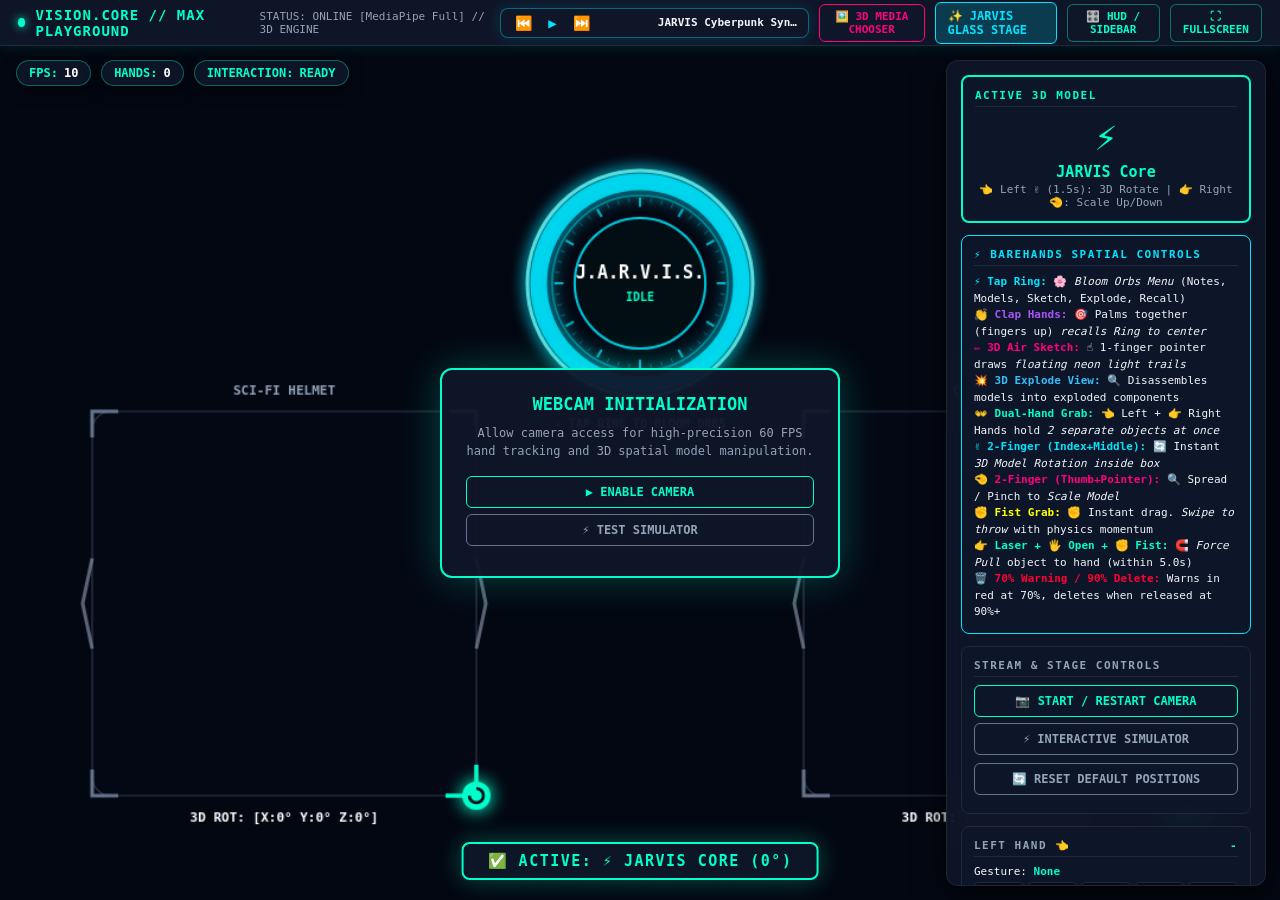
==== hand_tracker/index.html @ 074c8dc5 "Initial commit: JARVIS Autonomous Spatial Vision HUD & Barehands Integration" ====
<!DOCTYPE html>
<html lang="en">
<head>
  <meta charset="UTF-8">
  <meta name="viewport" content="width=device-width, initial-scale=1.0">
  <title>Vision.Core // 3D Spatial Model Playground</title>
  <link rel="stylesheet" href="style.css">
  
  <!-- Three.js 3D WebGL Engine & GLTF Loader -->
  <script src="https://cdnjs.cloudflare.com/ajax/libs/three.js/r128/three.min.js"></script>
  <script src="https://cdn.jsdelivr.net/npm/three@0.128.0/examples/js/loaders/GLTFLoader.js"></script>

  <!-- MediaPipe High-Accuracy Vision Tasks & Hands Engine -->
  <script src="https://cdn.jsdelivr.net/npm/@mediapipe/camera_utils/camera_utils.js" crossorigin="anonymous"></script>
  <script src="https://cdn.jsdelivr.net/npm/@mediapipe/hands/hands.js" crossorigin="anonymous"></script>
  <script src="https://cdn.jsdelivr.net/npm/@mediapipe/tasks-vision/vision_bundle.js" crossorigin="anonymous"></script>
</head>
<body>

  <header>
    <div class="logo-area">
      <div id="status-indicator" class="status-dot"></div>
      <h2 style="font-size: 14px; font-weight: 800; letter-spacing: 1px;">VISION.CORE // MAX PLAYGROUND</h2>
    </div>
    <div id="system-status-text" style="font-size: 11px; color: #94a3b8;">
      STATUS: READY
    </div>
    <div class="header-actions">
      <!-- 🎵 Cyberpunk Synthwave Music Player -->
      <div class="music-bar">
        <button id="btn-music-prev" class="music-btn" title="Previous Track">⏮️</button>
        <button id="btn-music-toggle" class="music-btn" title="Play / Pause">▶️</button>
        <button id="btn-music-next" class="music-btn" title="Next Track">⏭️</button>
        <canvas id="audio-visualizer-canvas" class="audio-bars-canvas" width="48" height="16"></canvas>
        <div id="track-title-text" class="track-info">JARVIS Cyberpunk Synth</div>
      </div>

      <button id="btn-open-chooser" class="hdr-btn" style="border-color:#ff007f; color:#ff007f;">🖼️ 3D MEDIA CHOOSER</button>
      <a href="/stage.html" class="hdr-btn" style="text-decoration:none; display:inline-flex; align-items:center; background:rgba(0,229,255,0.18); border:1px solid #00e5ff; color:#00e5ff; font-weight:700; padding:6px 12px; border-radius:6px; font-size:12px;">✨ JARVIS GLASS STAGE</a>
      <button id="btn-toggle-hud" class="hdr-btn">🎛️ HUD / SIDEBAR</button>
      <button id="btn-fullscreen" class="hdr-btn">⛶ FULLSCREEN</button>
    </div>
  </header>

  <main class="main-container">
    <!-- Maximized Full-Screen Viewport Panel -->
    <div class="viewport-panel" id="viewport-panel">
      <!-- Layer 1: Hardware-Accelerated Mirrored Video Feed -->
      <video id="input-video" playsinline autoplay muted></video>
      <!-- Layer 2: Three.js WebGL 3D Model Layer -->
      <canvas id="webgl-canvas" width="1280" height="720"></canvas>
      <!-- Layer 3: Interactive 2D Spatial HUD & Skeleton Canvas -->
      <canvas id="output-canvas" width="1280" height="720"></canvas>

      <!-- 🖼️ 3D INTERACTIVE MEDIA & IMAGE SCROLLER / CAROUSEL CHOOSER MODAL -->
      <div id="media-chooser-modal" class="media-chooser-overlay">
        <div class="media-chooser-container">
          <div class="chooser-header">
            <div class="chooser-title">
              <span>🖼️</span>
              <span>JARVIS 3D SPATIAL MEDIA & IMAGE CHOOSER</span>
            </div>
            <div class="chooser-filters">
              <button class="filter-btn active" data-filter="all">ALL</button>
              <button class="filter-btn" data-filter="models">3D MODELS</button>
              <button class="filter-btn" data-filter="props">IMAGES & PROPS</button>
            </div>
            <button id="btn-close-chooser" class="chooser-close" title="Close Chooser">✕</button>
          </div>

          <button id="carousel-prev-btn" class="carousel-nav-btn prev">‹</button>
          <div id="carousel-viewport" class="carousel-viewport">
            <!-- Dynamically populated carousel cards -->
          </div>
          <button id="carousel-next-btn" class="carousel-nav-btn next">›</button>

          <div style="font-size:11px; color:#94a3b8; margin-top:14px; text-align:center; display:flex; gap:16px;">
            <span>👋 <strong>Hand Wave:</strong> Scroll left/right</span>
            <span>🤏 <strong>Pinch / Click:</strong> Stage 3D Model or Image</span>
            <span>⌨️ <strong>Shortcut:</strong> Press [G] to toggle chooser</span>
          </div>
        </div>
      </div>

      <!-- HUD Top Telemetry Overlay -->
      <div class="hud-overlay">
        <div class="hud-pill">
          <span>FPS:</span>
          <span id="fps-val" class="val">0</span>
        </div>
        <div class="hud-pill">
          <span>HANDS:</span>
          <span id="hands-count-val" class="val">0</span>
        </div>
        <div class="hud-pill">
          <span>INTERACTION:</span>
          <span id="interaction-val" class="val" style="color: #00ffcc;">IDLE</span>
        </div>
      </div>

      <!-- Pointed / Interaction Banner -->
      <div id="pointed-object-banner" class="gesture-banner" style="display: block;">
        READY
      </div>

      <!-- Camera Start Modal -->
      <div id="permission-modal" class="system-modal" style="display: none;">
        <h3 style="color: #00ffcc; margin-bottom: 10px; font-size: 17px;">WEBCAM INITIALIZATION</h3>
        <p style="color: #94a3b8; font-size: 12px; margin-bottom: 16px; line-height: 1.5;">
          Allow camera access for high-precision 60 FPS hand tracking and 3D spatial model manipulation.
        </p>
        <button id="btn-request-camera" class="btn">▶ ENABLE CAMERA</button>
        <button id="btn-demo-mode" class="btn btn-secondary">⚡ TEST SIMULATOR</button>
      </div>
    </div>

    <!-- Floating Collapsible Telemetry Sidebar -->
    <aside class="sidebar" id="sidebar-panel">
      
      <!-- Selected 3D Model Card -->
      <div class="card" style="border: 2px solid #00ffcc;">
        <div class="card-title" style="color: #00ffcc;">Active 3D Model</div>
        <div id="selected-object-icon" style="font-size: 38px; text-align: center; margin: 4px 0;">🪖</div>
        <div id="selected-object-name" style="font-size: 15px; font-weight: 800; text-align: center; color: #00ffcc; margin-bottom: 2px;">
          Sci-Fi Helmet
        </div>
        <div id="selected-object-desc" style="font-size: 11px; color: #94a3b8; text-align: center;">
          ✌️ 2-Finger (1.5s): 3D Model Rotate | ✊ Fist: Drag & 3D
        </div>
      </div>

      <!-- Practical Controls Guide -->
      <div class="card" style="border: 1px solid #00e5ff;">
        <div class="card-title" style="color: #00e5ff;">⚡ Barehands Spatial Controls</div>
        <div style="font-size: 11px; line-height: 1.5; color: #f1f5f9;">
          <div><strong style="color: #00e5ff;">⚡ Tap Ring:</strong> 🌸 <em>Bloom Orbs Menu</em> (Notes, Models, Sketch, Explode, Recall)</div>
          <div><strong style="color: #a855f7;">👏 Clap Hands:</strong> 🎯 Palms together (fingers up) <em>recalls Ring to center</em></div>
          <div><strong style="color: #ff007f;">✏️ 3D Air Sketch:</strong> ☝️ 1-finger pointer draws <em>floating neon light trails</em></div>
          <div><strong style="color: #38bdf8;">💥 3D Explode View:</strong> 🔍 Disassembles models into exploded components</div>
          <div><strong style="color: #00ffcc;">👐 Dual-Hand Grab:</strong> 👈 Left + 👉 Right Hands hold <em>2 separate objects at once</em></div>
          <div><strong style="color: #00e5ff;">✌️ 2-Finger (Index+Middle):</strong> 🔄 Instant <em>3D Model Rotation inside box</em></div>
          <div><strong style="color: #ff007f;">🤏 2-Finger (Thumb+Pointer):</strong> 🔍 Spread / Pinch to <em>Scale Model</em></div>
          <div><strong style="color: #ffff00;">✊ Fist Grab:</strong> ✊ Instant drag. <em>Swipe to throw</em> with physics momentum</div>
          <div><strong style="color: #00ffcc;">👉 Laser + 🖐️ Open + ✊ Fist:</strong> 🧲 <em>Force Pull</em> object to hand (within 5.0s)</div>
          <div><strong style="color: #ff0033;">🗑️ 70% Warning / 90% Delete:</strong> Warns in red at 70%, deletes when released at 90%+</div>
        </div>
      </div>

      <!-- Controls -->
      <div class="card">
        <div class="card-title">Stream & Stage Controls</div>
        <button id="btn-toggle-cam" class="btn">📷 START / RESTART CAMERA</button>
        <button id="btn-sim-mode" class="btn btn-secondary">⚡ INTERACTIVE SIMULATOR</button>
        <button id="btn-reset-layout" class="btn" style="border-color: #64748b; color: #94a3b8; margin-top: 2px;">🔄 RESET DEFAULT POSITIONS</button>
      </div>

      <!-- Left Hand Card -->
      <div class="card">
        <div class="card-title">
          <span>Left Hand 👈</span>
          <span id="left-fingers-val" style="color: #00ffcc;">-</span>
        </div>
        <div style="font-size: 11px; margin-bottom: 4px; color: #f8fafc;">
          Gesture: <strong id="left-gesture-val" style="color: #00ffcc;">None</strong>
        </div>
        <div class="finger-grid">
          <div id="left-thumb" class="finger-item"><div>👍</div><div>THB</div></div>
          <div id="left-index" class="finger-item"><div>☝️</div><div>IDX</div></div>
          <div id="left-middle" class="finger-item"><div>🖐️</div><div>MID</div></div>
          <div id="left-ring" class="finger-item"><div>💍</div><div>RNG</div></div>
          <div id="left-pinky" class="finger-item"><div>🤙</div><div>PNK</div></div>
        </div>
      </div>

      <!-- Right Hand Card -->
      <div class="card">
        <div class="card-title">
          <span>Right Hand 👉</span>
          <span id="right-fingers-val" style="color: #ff007f;">-</span>
        </div>
        <div style="font-size: 11px; margin-bottom: 4px; color: #f8fafc;">
          Gesture: <strong id="right-gesture-val" style="color: #ff007f;">None</strong>
        </div>
        <div class="finger-grid">
          <div id="right-thumb" class="finger-item"><div>👍</div><div>THB</div></div>
          <div id="right-index" class="finger-item"><div>☝️</div><div>IDX</div></div>
          <div id="right-middle" class="finger-item"><div>🖐️</div><div>MID</div></div>
          <div id="right-ring" class="finger-item"><div>💍</div><div>RNG</div></div>
          <div id="right-pinky" class="finger-item"><div>🤙</div><div>PNK</div></div>
        </div>
      </div>

      <!-- Display Options -->
      <div class="card">
        <div class="card-title">Display Options</div>
        <div class="toggle-group">
          <div class="toggle-row">
            <span>Video Background</span>
            <label class="switch"><input type="checkbox" id="toggle-video" checked><span class="slider"></span></label>
          </div>
          <div class="toggle-row">
            <span>Skeleton Bones</span>
            <label class="switch"><input type="checkbox" id="toggle-skeleton" checked><span class="slider"></span></label>
          </div>
          <div class="toggle-row">
            <span>Laser Pointer</span>
            <label class="switch"><input type="checkbox" id="toggle-laser" checked><span class="slider"></span></label>
          </div>
        </div>
      </div>

    </aside>
  </main>

  <script src="app.js"></script>
</body>
</html>
---- hand_tracker/style.css ----
* {
  box-sizing: border-box;
  margin: 0;
  padding: 0;
  font-family: 'JetBrains Mono', 'Fira Code', 'Segoe UI', monospace;
}

html, body {
  width: 100vw;
  height: 100vh;
  background-color: #030712;
  color: #00ffcc;
  overflow: hidden;
  display: flex;
  flex-direction: column;
}

header {
  width: 100%;
  height: 46px;
  padding: 0 18px;
  background: rgba(15, 23, 42, 0.95);
  backdrop-filter: blur(12px);
  border-bottom: 1px solid #1e293b;
  display: flex;
  justify-content: space-between;
  align-items: center;
  box-shadow: 0 2px 15px rgba(0, 255, 204, 0.1);
  z-index: 100;
  flex-shrink: 0;
}

.logo-area {
  display: flex;
  align-items: center;
  gap: 10px;
}

.status-dot {
  width: 9px;
  height: 9px;
  background: #00ffcc;
  border-radius: 50%;
  box-shadow: 0 0 10px #00ffcc;
  animation: pulse 1.5s infinite alternate;
}

.status-dot.error {
  background: #ff0055;
  box-shadow: 0 0 10px #ff0055;
}

@keyframes pulse {
  0% { transform: scale(0.9); opacity: 0.7; }
  100% { transform: scale(1.2); opacity: 1; }
}

.header-actions {
  display: flex;
  align-items: center;
  gap: 10px;
}

.hdr-btn {
  background: rgba(15, 23, 42, 0.8);
  color: #00ffcc;
  border: 1px solid rgba(0, 255, 204, 0.4);
  padding: 5px 12px;
  font-size: 11px;
  font-weight: 700;
  border-radius: 6px;
  cursor: pointer;
  transition: all 0.2s ease;
  display: flex;
  align-items: center;
  gap: 6px;
}

.hdr-btn:hover {
  background: rgba(0, 255, 204, 0.2);
  border-color: #00ffcc;
  box-shadow: 0 0 10px rgba(0, 255, 204, 0.4);
}

.main-container {
  display: flex;
  position: relative;
  width: 100vw;
  height: calc(100vh - 46px);
  overflow: hidden;
  margin: 0;
  padding: 0;
}

/* Maximize Viewport to 100% Screen Space */
.viewport-panel {
  position: absolute;
  top: 0;
  left: 0;
  width: 100%;
  height: 100%;
  background: #030712;
  overflow: hidden;
  display: flex;
  justify-content: center;
  align-items: center;
  box-shadow: inset 0 0 60px rgba(0, 0, 0, 0.9);
}

/* Layer 1: Hardware-Accelerated Full-Screen Video Feed */
#input-video {
  position: absolute;
  width: 100%;
  height: 100%;
  object-fit: cover;
  transform: scaleX(-1);
  z-index: 1;
  background: #030712;
}

/* Layer 2: Three.js WebGL 3D Model Canvas */
#webgl-canvas {
  position: absolute;
  width: 100%;
  height: 100%;
  object-fit: cover;
  z-index: 5;
  pointer-events: none;
  background: transparent;
}

/* Layer 3: Interactive 2D Spatial HUD Canvas */
#output-canvas {
  position: absolute;
  width: 100%;
  height: 100%;
  object-fit: cover;
  background: transparent;
  z-index: 10;
  pointer-events: auto;
}

/* Floating Top HUD Overlay */
.hud-overlay {
  position: absolute;
  top: 14px;
  left: 16px;
  z-index: 20;
  display: flex;
  flex-direction: row;
  flex-wrap: wrap;
  gap: 10px;
  pointer-events: none;
}

.hud-pill {
  background: rgba(15, 23, 42, 0.88);
  border: 1px solid rgba(0, 255, 204, 0.35);
  padding: 5px 12px;
  border-radius: 18px;
  font-size: 12px;
  font-weight: bold;
  backdrop-filter: blur(8px);
  display: flex;
  align-items: center;
  gap: 6px;
  width: fit-content;
  box-shadow: 0 4px 15px rgba(0,0,0,0.6);
  pointer-events: auto;
}

.hud-pill .val {
  color: #fff;
}

.gesture-banner {
  position: absolute;
  bottom: 20px;
  left: 50%;
  transform: translateX(-50%);
  background: rgba(15, 23, 42, 0.92);
  border: 2px solid #00ffcc;
  padding: 8px 24px;
  border-radius: 8px;
  font-size: 15px;
  font-weight: 800;
  text-transform: uppercase;
  letter-spacing: 1.5px;
  box-shadow: 0 0 25px rgba(0, 255, 204, 0.3);
  z-index: 20;
  display: none;
  pointer-events: none;
}

/* Floating Collapsible Glass Sidebar */
.sidebar {
  position: absolute;
  top: 14px;
  right: 14px;
  bottom: 14px;
  width: 320px;
  max-width: 90vw;
  background: rgba(15, 23, 42, 0.88);
  backdrop-filter: blur(16px);
  border: 1px solid rgba(30, 41, 59, 0.9);
  border-radius: 12px;
  padding: 14px;
  display: flex;
  flex-direction: column;
  gap: 12px;
  overflow-y: auto;
  z-index: 30;
  box-shadow: 0 8px 32px rgba(0, 0, 0, 0.7);
  transition: transform 0.3s cubic-bezier(0.16, 1, 0.3, 1), opacity 0.3s ease;
}

.sidebar.collapsed {
  transform: translateX(350px);
  opacity: 0;
  pointer-events: none;
}

.card {
  background: rgba(15, 23, 42, 0.65);
  border: 1px solid #1e293b;
  border-radius: 8px;
  padding: 12px;
  backdrop-filter: blur(6px);
}

.card-title {
  font-size: 11px;
  font-weight: 800;
  text-transform: uppercase;
  letter-spacing: 1.5px;
  color: #94a3b8;
  margin-bottom: 8px;
  border-bottom: 1px solid #1e293b;
  padding-bottom: 4px;
  display: flex;
  justify-content: space-between;
}

.btn {
  background: transparent;
  color: #00ffcc;
  border: 1px solid #00ffcc;
  padding: 8px 12px;
  font-size: 12px;
  font-weight: bold;
  border-radius: 6px;
  cursor: pointer;
  width: 100%;
  margin-bottom: 6px;
  transition: all 0.2s ease;
  text-transform: uppercase;
}

.btn:hover {
  background: rgba(0, 255, 204, 0.15);
  box-shadow: 0 0 15px rgba(0, 255, 204, 0.4);
}

.btn-secondary {
  border-color: #64748b;
  color: #94a3b8;
}

.btn-secondary:hover {
  background: rgba(100, 116, 139, 0.2);
  color: #fff;
  border-color: #94a3b8;
}

.finger-grid {
  display: grid;
  grid-template-columns: repeat(5, 1fr);
  gap: 4px;
}

.finger-item {
  background: #090d16;
  border: 1px solid #1e293b;
  border-radius: 4px;
  padding: 6px 2px;
  text-align: center;
  font-size: 9px;
  color: #64748b;
}

.finger-item.active {
  border-color: #00ffcc;
  color: #00ffcc;
  background: rgba(0, 255, 204, 0.1);
}

.toggle-group {
  display: flex;
  flex-direction: column;
  gap: 8px;
}

.toggle-row {
  display: flex;
  justify-content: space-between;
  align-items: center;
  font-size: 11px;
}

.switch {
  position: relative;
  display: inline-block;
  width: 34px;
  height: 18px;
}

.switch input {
  opacity: 0;
  width: 0;
  height: 0;
}

.slider {
  position: absolute;
  cursor: pointer;
  top: 0; left: 0; right: 0; bottom: 0;
  background-color: #1e293b;
  transition: .3s;
  border-radius: 20px;
}

.slider:before {
  position: absolute;
  content: "";
  height: 12px;
  width: 12px;
  left: 3px;
  bottom: 3px;
  background-color: white;
  transition: .3s;
  border-radius: 50%;
}

input:checked + .slider {
  background-color: #00ffcc;
}

input:checked + .slider:before {
  transform: translateX(16px);
  background-color: #080c14;
}

.system-modal {
  position: absolute;
  background: rgba(15, 23, 42, 0.95);
  border: 2px solid #00ffcc;
  padding: 24px;
  border-radius: 12px;
  max-width: 400px;
  text-align: center;
  z-index: 50;
  box-shadow: 0 0 40px rgba(0, 255, 204, 0.25);
}

/* ==========================================================================
   🎵 CYBERPUNK MUSIC PLAYER & AUDIO VISUALIZER HUD
   ========================================================================== */
.music-bar {
  display: flex;
  align-items: center;
  gap: 8px;
  background: rgba(15, 23, 42, 0.85);
  border: 1px solid rgba(0, 229, 255, 0.4);
  padding: 4px 10px;
  border-radius: 8px;
  box-shadow: 0 0 15px rgba(0, 229, 255, 0.15);
}

.music-btn {
  background: transparent;
  border: none;
  color: #00e5ff;
  font-size: 14px;
  cursor: pointer;
  padding: 2px 4px;
  transition: transform 0.15s, color 0.15s;
}

.music-btn:hover {
  transform: scale(1.2);
  color: #38bdf8;
}

.track-info {
  font-size: 11px;
  font-weight: 700;
  color: #f1f5f9;
  max-width: 140px;
  white-space: nowrap;
  overflow: hidden;
  text-overflow: ellipsis;
}

.audio-bars-canvas {
  width: 48px;
  height: 16px;
  border-radius: 3px;
}

/* ==========================================================================
   🖼️ 3D INTERACTIVE MEDIA & IMAGE SCROLLER / CAROUSEL CHOOSER
   ========================================================================== */
.media-chooser-overlay {
  position: absolute;
  top: 0;
  left: 0;
  width: 100%;
  height: 100%;
  background: rgba(3, 7, 18, 0.78);
  backdrop-filter: blur(14px);
  z-index: 90;
  display: none;
  flex-direction: column;
  justify-content: center;
  align-items: center;
  animation: fadeIn 0.25s ease-out;
}

.media-chooser-container {
  width: 90%;
  max-width: 980px;
  background: rgba(15, 23, 42, 0.95);
  border: 2px solid #00e5ff;
  border-radius: 16px;
  padding: 22px 28px;
  box-shadow: 0 0 60px rgba(0, 229, 255, 0.35);
  position: relative;
  display: flex;
  flex-direction: column;
  align-items: center;
}

.chooser-header {
  width: 100%;
  display: flex;
  justify-content: space-between;
  align-items: center;
  margin-bottom: 16px;
  border-bottom: 1px solid rgba(0, 229, 255, 0.25);
  padding-bottom: 10px;
}

.chooser-title {
  font-size: 16px;
  font-weight: 800;
  color: #00e5ff;
  letter-spacing: 1.5px;
  display: flex;
  align-items: center;
  gap: 8px;
}

.chooser-filters {
  display: flex;
  gap: 8px;
}

.filter-btn {
  background: rgba(30, 41, 59, 0.8);
  border: 1px solid rgba(0, 229, 255, 0.3);
  color: #94a3b8;
  font-size: 11px;
  font-weight: 700;
  padding: 4px 10px;
  border-radius: 6px;
  cursor: pointer;
  transition: all 0.2s;
}

.filter-btn.active, .filter-btn:hover {
  background: rgba(0, 229, 255, 0.2);
  border-color: #00e5ff;
  color: #00e5ff;
  box-shadow: 0 0 10px rgba(0, 229, 255, 0.3);
}

.carousel-viewport {
  width: 100%;
  overflow-x: auto;
  overflow-y: hidden;
  padding: 20px 10px;
  display: flex;
  gap: 18px;
  scroll-behavior: smooth;
  scrollbar-width: thin;
  scrollbar-color: #00e5ff #0f172a;
}

.carousel-viewport::-webkit-scrollbar {
  height: 6px;
}
.carousel-viewport::-webkit-scrollbar-thumb {
  background: #00e5ff;
  border-radius: 3px;
}

.media-card {
  flex: 0 0 180px;
  height: 220px;
  background: rgba(30, 41, 59, 0.7);
  border: 1px solid rgba(0, 229, 255, 0.35);
  border-radius: 12px;
  padding: 12px;
  display: flex;
  flex-direction: column;
  align-items: center;
  justify-content: space-between;
  cursor: pointer;
  transition: all 0.25s cubic-bezier(0.4, 0, 0.2, 1);
  position: relative;
  overflow: hidden;
}

.media-card:hover, .media-card.selected {
  transform: translateY(-8px) scale(1.04);
  border-color: #00ffcc;
  box-shadow: 0 10px 30px rgba(0, 255, 204, 0.4);
  background: rgba(30, 41, 59, 0.95);
}

.media-card-badge {
  position: absolute;
  top: 8px;
  left: 8px;
  font-size: 9px;
  font-weight: 800;
  padding: 2px 6px;
  border-radius: 4px;
  background: rgba(0, 229, 255, 0.2);
  color: #00e5ff;
  border: 1px solid rgba(0, 229, 255, 0.4);
}

.media-card-icon {
  font-size: 52px;
  margin: 18px 0 6px 0;
  transition: transform 0.2s;
}

.media-card:hover .media-card-icon {
  transform: scale(1.15);
}

.media-card-img {
  width: 100%;
  height: 90px;
  object-fit: cover;
  border-radius: 6px;
  margin-top: 14px;
  border: 1px solid rgba(255,255,255,0.1);
}

.media-card-title {
  font-size: 13px;
  font-weight: 800;
  color: #f8fafc;
  text-align: center;
  margin-bottom: 2px;
  max-width: 100%;
  overflow: hidden;
  text-overflow: ellipsis;
  white-space: nowrap;
}

.media-card-desc {
  font-size: 10px;
  color: #94a3b8;
  text-align: center;
}

.media-card-btn {
  width: 100%;
  background: rgba(0, 229, 255, 0.15);
  border: 1px solid #00e5ff;
  color: #00e5ff;
  font-size: 11px;
  font-weight: 700;
  padding: 5px;
  border-radius: 6px;
  margin-top: 6px;
  transition: all 0.2s;
}

.media-card:hover .media-card-btn {
  background: #00e5ff;
  color: #030712;
  box-shadow: 0 0 10px #00e5ff;
}

.carousel-nav-btn {
  position: absolute;
  top: 55%;
  transform: translateY(-50%);
  width: 40px;
  height: 40px;
  border-radius: 50%;
  background: rgba(15, 23, 42, 0.9);
  border: 1px solid #00e5ff;
  color: #00e5ff;
  font-size: 18px;
  font-weight: 800;
  display: flex;
  align-items: center;
  justify-content: center;
  cursor: pointer;
  z-index: 10;
  transition: all 0.2s;
  box-shadow: 0 0 15px rgba(0, 229, 255, 0.25);
}

.carousel-nav-btn:hover {
  background: #00e5ff;
  color: #030712;
  transform: translateY(-50%) scale(1.15);
  box-shadow: 0 0 25px rgba(0, 229, 255, 0.6);
}

.carousel-nav-btn.prev { left: -20px; }
.carousel-nav-btn.next { right: -20px; }

.chooser-close {
  background: transparent;
  border: none;
  color: #94a3b8;
  font-size: 20px;
  cursor: pointer;
  transition: color 0.2s;
}

.chooser-close:hover {
  color: #ff0055;
  transform: scale(1.15);
}

@keyframes fadeIn {
  from { opacity: 0; transform: scale(0.96); }
  to { opacity: 1; transform: scale(1); }
}
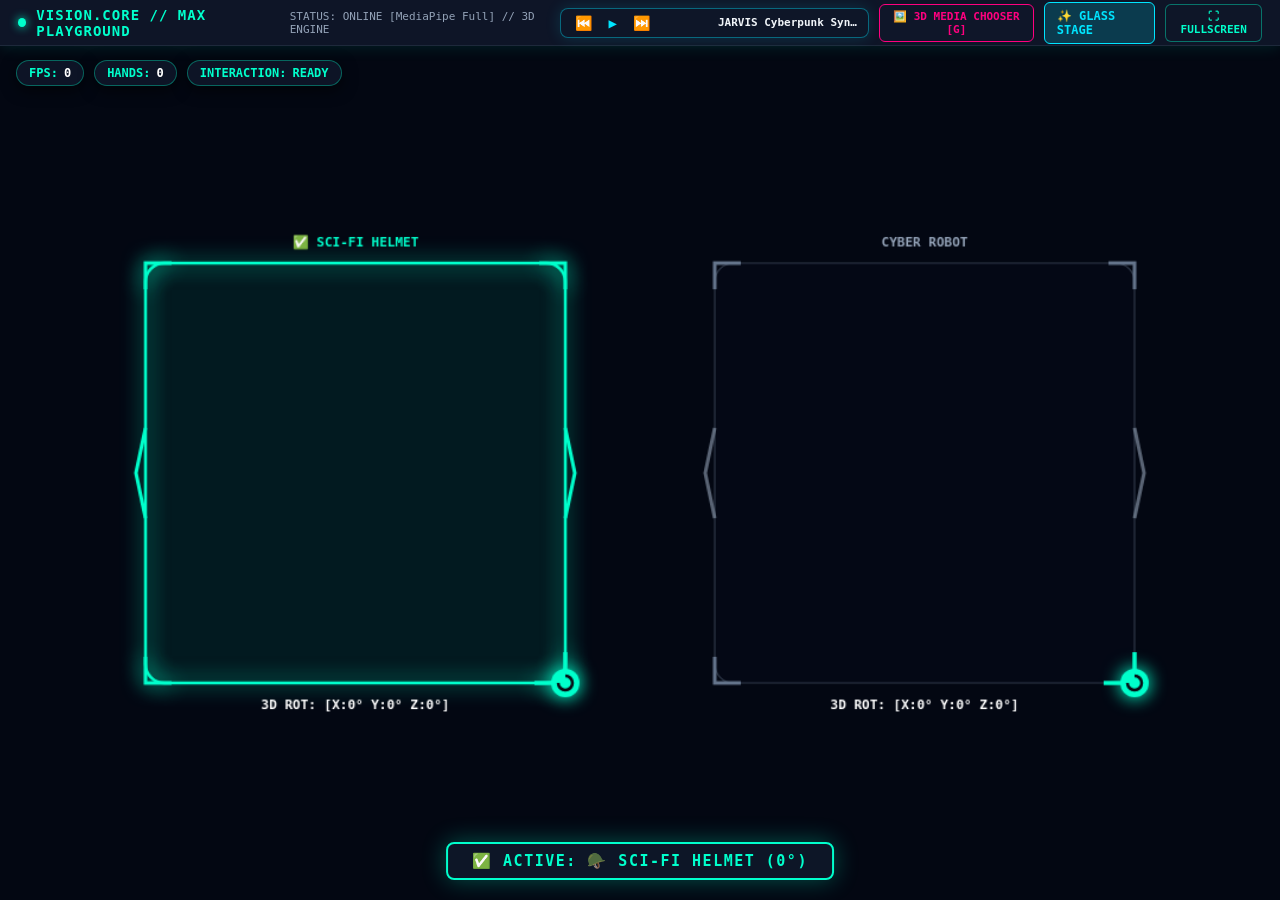
==== commit 33f67a32: "Fix 3D models loading paths for GitHub Pages, remove home menu and sidebar, center 3D models" ====
--- a/hand_tracker/index.html
+++ b/hand_tracker/index.html
@@ -35,9 +35,8 @@
         <div id="track-title-text" class="track-info">JARVIS Cyberpunk Synth</div>
       </div>
 
-      <button id="btn-open-chooser" class="hdr-btn" style="border-color:#ff007f; color:#ff007f;">🖼️ 3D MEDIA CHOOSER</button>
-      <a href="/stage.html" class="hdr-btn" style="text-decoration:none; display:inline-flex; align-items:center; background:rgba(0,229,255,0.18); border:1px solid #00e5ff; color:#00e5ff; font-weight:700; padding:6px 12px; border-radius:6px; font-size:12px;">✨ JARVIS GLASS STAGE</a>
-      <button id="btn-toggle-hud" class="hdr-btn">🎛️ HUD / SIDEBAR</button>
+      <button id="btn-open-chooser" class="hdr-btn" style="border-color:#ff007f; color:#ff007f;">🖼️ 3D MEDIA CHOOSER [G]</button>
+      <a href="/stage.html" class="hdr-btn" style="text-decoration:none; display:inline-flex; align-items:center; background:rgba(0,229,255,0.18); border:1px solid #00e5ff; color:#00e5ff; font-weight:700; padding:6px 12px; border-radius:6px; font-size:12px;">✨ GLASS STAGE</a>
       <button id="btn-fullscreen" class="hdr-btn">⛶ FULLSCREEN</button>
     </div>
   </header>
@@ -102,114 +101,7 @@
       <div id="pointed-object-banner" class="gesture-banner" style="display: block;">
         READY
       </div>
-
-      <!-- Camera Start Modal -->
-      <div id="permission-modal" class="system-modal" style="display: none;">
-        <h3 style="color: #00ffcc; margin-bottom: 10px; font-size: 17px;">WEBCAM INITIALIZATION</h3>
-        <p style="color: #94a3b8; font-size: 12px; margin-bottom: 16px; line-height: 1.5;">
-          Allow camera access for high-precision 60 FPS hand tracking and 3D spatial model manipulation.
-        </p>
-        <button id="btn-request-camera" class="btn">▶ ENABLE CAMERA</button>
-        <button id="btn-demo-mode" class="btn btn-secondary">⚡ TEST SIMULATOR</button>
-      </div>
     </div>
-
-    <!-- Floating Collapsible Telemetry Sidebar -->
-    <aside class="sidebar" id="sidebar-panel">
-      
-      <!-- Selected 3D Model Card -->
-      <div class="card" style="border: 2px solid #00ffcc;">
-        <div class="card-title" style="color: #00ffcc;">Active 3D Model</div>
-        <div id="selected-object-icon" style="font-size: 38px; text-align: center; margin: 4px 0;">🪖</div>
-        <div id="selected-object-name" style="font-size: 15px; font-weight: 800; text-align: center; color: #00ffcc; margin-bottom: 2px;">
-          Sci-Fi Helmet
-        </div>
-        <div id="selected-object-desc" style="font-size: 11px; color: #94a3b8; text-align: center;">
-          ✌️ 2-Finger (1.5s): 3D Model Rotate | ✊ Fist: Drag & 3D
-        </div>
-      </div>
-
-      <!-- Practical Controls Guide -->
-      <div class="card" style="border: 1px solid #00e5ff;">
-        <div class="card-title" style="color: #00e5ff;">⚡ Barehands Spatial Controls</div>
-        <div style="font-size: 11px; line-height: 1.5; color: #f1f5f9;">
-          <div><strong style="color: #00e5ff;">⚡ Tap Ring:</strong> 🌸 <em>Bloom Orbs Menu</em> (Notes, Models, Sketch, Explode, Recall)</div>
-          <div><strong style="color: #a855f7;">👏 Clap Hands:</strong> 🎯 Palms together (fingers up) <em>recalls Ring to center</em></div>
-          <div><strong style="color: #ff007f;">✏️ 3D Air Sketch:</strong> ☝️ 1-finger pointer draws <em>floating neon light trails</em></div>
-          <div><strong style="color: #38bdf8;">💥 3D Explode View:</strong> 🔍 Disassembles models into exploded components</div>
-          <div><strong style="color: #00ffcc;">👐 Dual-Hand Grab:</strong> 👈 Left + 👉 Right Hands hold <em>2 separate objects at once</em></div>
-          <div><strong style="color: #00e5ff;">✌️ 2-Finger (Index+Middle):</strong> 🔄 Instant <em>3D Model Rotation inside box</em></div>
-          <div><strong style="color: #ff007f;">🤏 2-Finger (Thumb+Pointer):</strong> 🔍 Spread / Pinch to <em>Scale Model</em></div>
-          <div><strong style="color: #ffff00;">✊ Fist Grab:</strong> ✊ Instant drag. <em>Swipe to throw</em> with physics momentum</div>
-          <div><strong style="color: #00ffcc;">👉 Laser + 🖐️ Open + ✊ Fist:</strong> 🧲 <em>Force Pull</em> object to hand (within 5.0s)</div>
-          <div><strong style="color: #ff0033;">🗑️ 70% Warning / 90% Delete:</strong> Warns in red at 70%, deletes when released at 90%+</div>
-        </div>
-      </div>
-
-      <!-- Controls -->
-      <div class="card">
-        <div class="card-title">Stream & Stage Controls</div>
-        <button id="btn-toggle-cam" class="btn">📷 START / RESTART CAMERA</button>
-        <button id="btn-sim-mode" class="btn btn-secondary">⚡ INTERACTIVE SIMULATOR</button>
-        <button id="btn-reset-layout" class="btn" style="border-color: #64748b; color: #94a3b8; margin-top: 2px;">🔄 RESET DEFAULT POSITIONS</button>
-      </div>
-
-      <!-- Left Hand Card -->
-      <div class="card">
-        <div class="card-title">
-          <span>Left Hand 👈</span>
-          <span id="left-fingers-val" style="color: #00ffcc;">-</span>
-        </div>
-        <div style="font-size: 11px; margin-bottom: 4px; color: #f8fafc;">
-          Gesture: <strong id="left-gesture-val" style="color: #00ffcc;">None</strong>
-        </div>
-        <div class="finger-grid">
-          <div id="left-thumb" class="finger-item"><div>👍</div><div>THB</div></div>
-          <div id="left-index" class="finger-item"><div>☝️</div><div>IDX</div></div>
-          <div id="left-middle" class="finger-item"><div>🖐️</div><div>MID</div></div>
-          <div id="left-ring" class="finger-item"><div>💍</div><div>RNG</div></div>
-          <div id="left-pinky" class="finger-item"><div>🤙</div><div>PNK</div></div>
-        </div>
-      </div>
-
-      <!-- Right Hand Card -->
-      <div class="card">
-        <div class="card-title">
-          <span>Right Hand 👉</span>
-          <span id="right-fingers-val" style="color: #ff007f;">-</span>
-        </div>
-        <div style="font-size: 11px; margin-bottom: 4px; color: #f8fafc;">
-          Gesture: <strong id="right-gesture-val" style="color: #ff007f;">None</strong>
-        </div>
-        <div class="finger-grid">
-          <div id="right-thumb" class="finger-item"><div>👍</div><div>THB</div></div>
-          <div id="right-index" class="finger-item"><div>☝️</div><div>IDX</div></div>
-          <div id="right-middle" class="finger-item"><div>🖐️</div><div>MID</div></div>
-          <div id="right-ring" class="finger-item"><div>💍</div><div>RNG</div></div>
-          <div id="right-pinky" class="finger-item"><div>🤙</div><div>PNK</div></div>
-        </div>
-      </div>
-
-      <!-- Display Options -->
-      <div class="card">
-        <div class="card-title">Display Options</div>
-        <div class="toggle-group">
-          <div class="toggle-row">
-            <span>Video Background</span>
-            <label class="switch"><input type="checkbox" id="toggle-video" checked><span class="slider"></span></label>
-          </div>
-          <div class="toggle-row">
-            <span>Skeleton Bones</span>
-            <label class="switch"><input type="checkbox" id="toggle-skeleton" checked><span class="slider"></span></label>
-          </div>
-          <div class="toggle-row">
-            <span>Laser Pointer</span>
-            <label class="switch"><input type="checkbox" id="toggle-laser" checked><span class="slider"></span></label>
-          </div>
-        </div>
-      </div>
-
-    </aside>
   </main>
 
   <script src="app.js"></script>
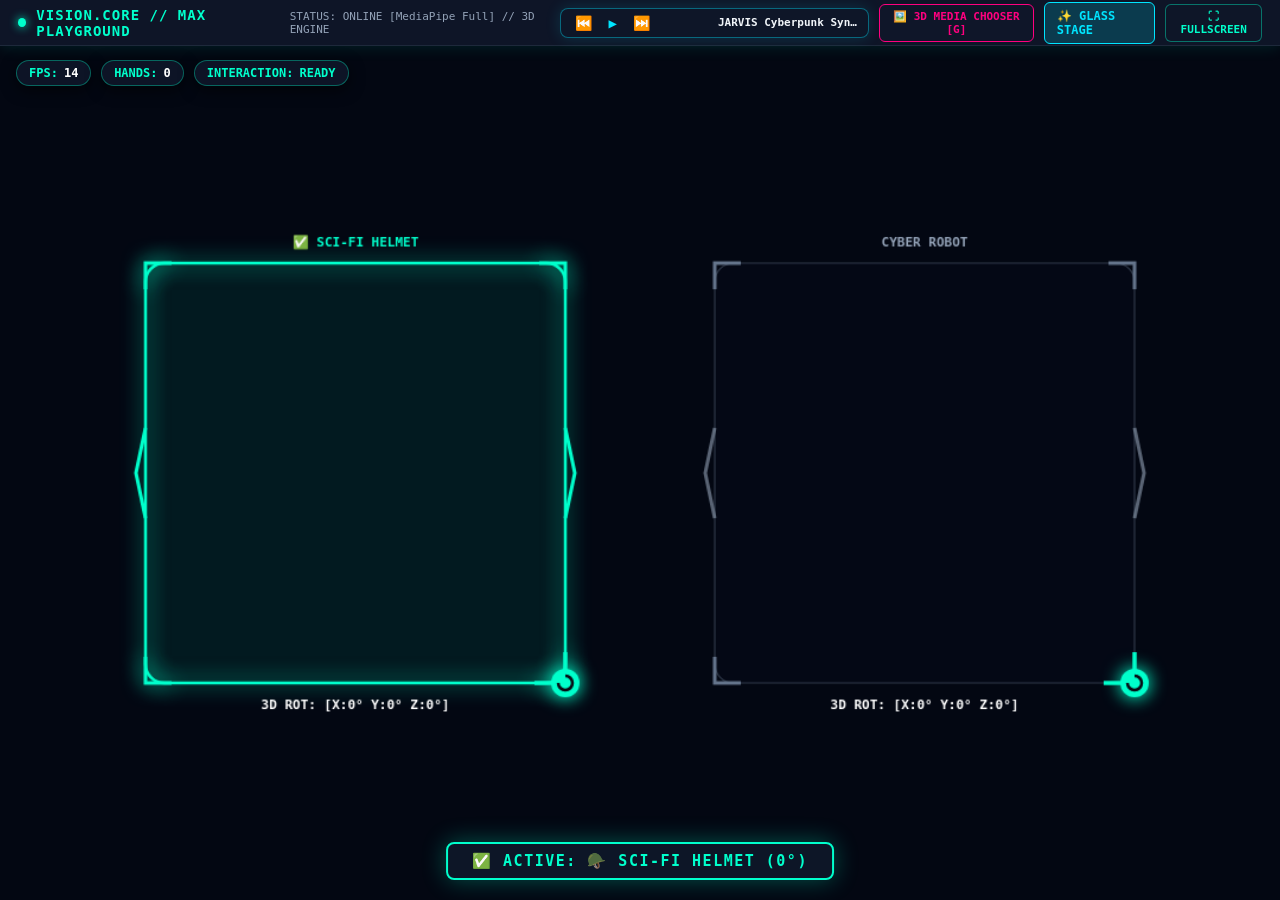
==== commit 570e40a5: "Remove central ring ball, fix bounciness with 1:1 zero-lag tracking, restore smooth dual-hand 3D mod" ====
--- a/hand_tracker/index.html
+++ b/hand_tracker/index.html
@@ -36,7 +36,7 @@
       </div>
 
       <button id="btn-open-chooser" class="hdr-btn" style="border-color:#ff007f; color:#ff007f;">🖼️ 3D MEDIA CHOOSER [G]</button>
-      <a href="/stage.html" class="hdr-btn" style="text-decoration:none; display:inline-flex; align-items:center; background:rgba(0,229,255,0.18); border:1px solid #00e5ff; color:#00e5ff; font-weight:700; padding:6px 12px; border-radius:6px; font-size:12px;">✨ GLASS STAGE</a>
+      <a href="stage.html" class="hdr-btn" style="text-decoration:none; display:inline-flex; align-items:center; background:rgba(0,229,255,0.18); border:1px solid #00e5ff; color:#00e5ff; font-weight:700; padding:6px 12px; border-radius:6px; font-size:12px;">✨ GLASS STAGE</a>
       <button id="btn-fullscreen" class="hdr-btn">⛶ FULLSCREEN</button>
     </div>
   </header>
